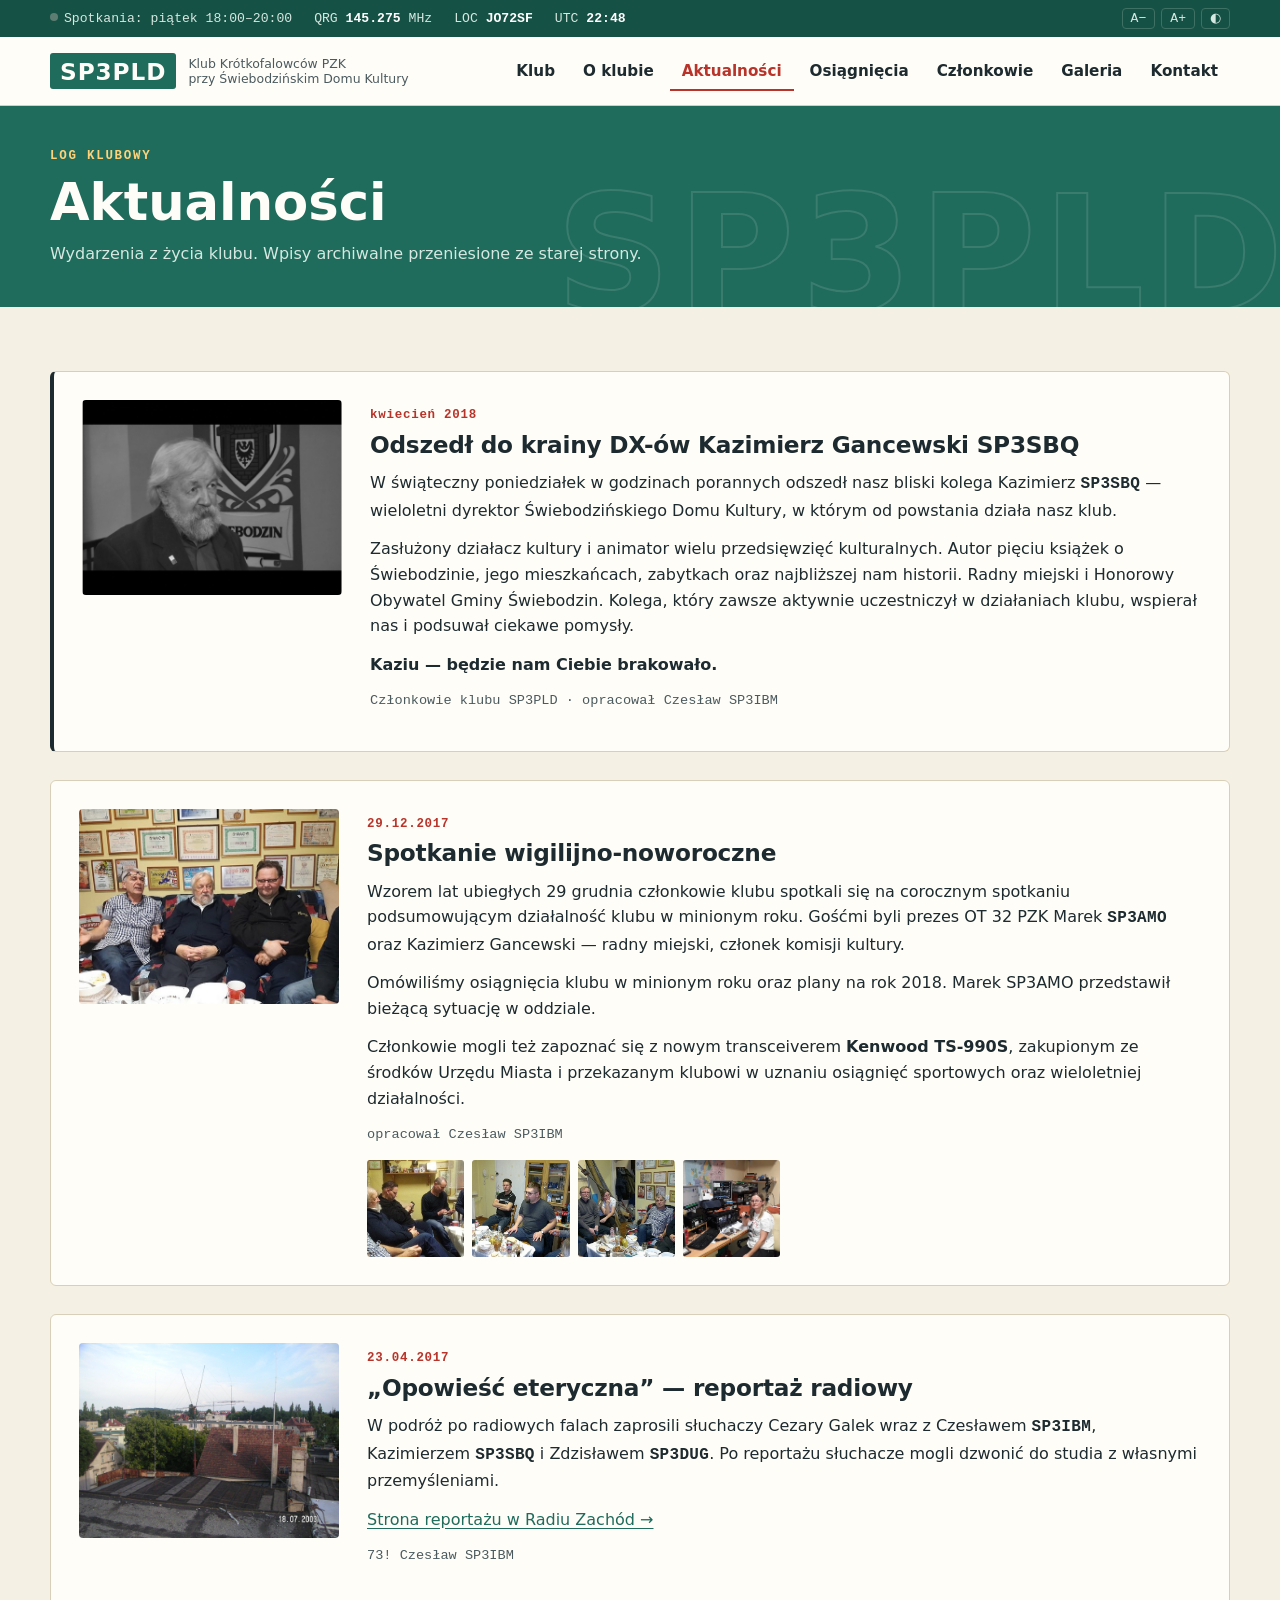
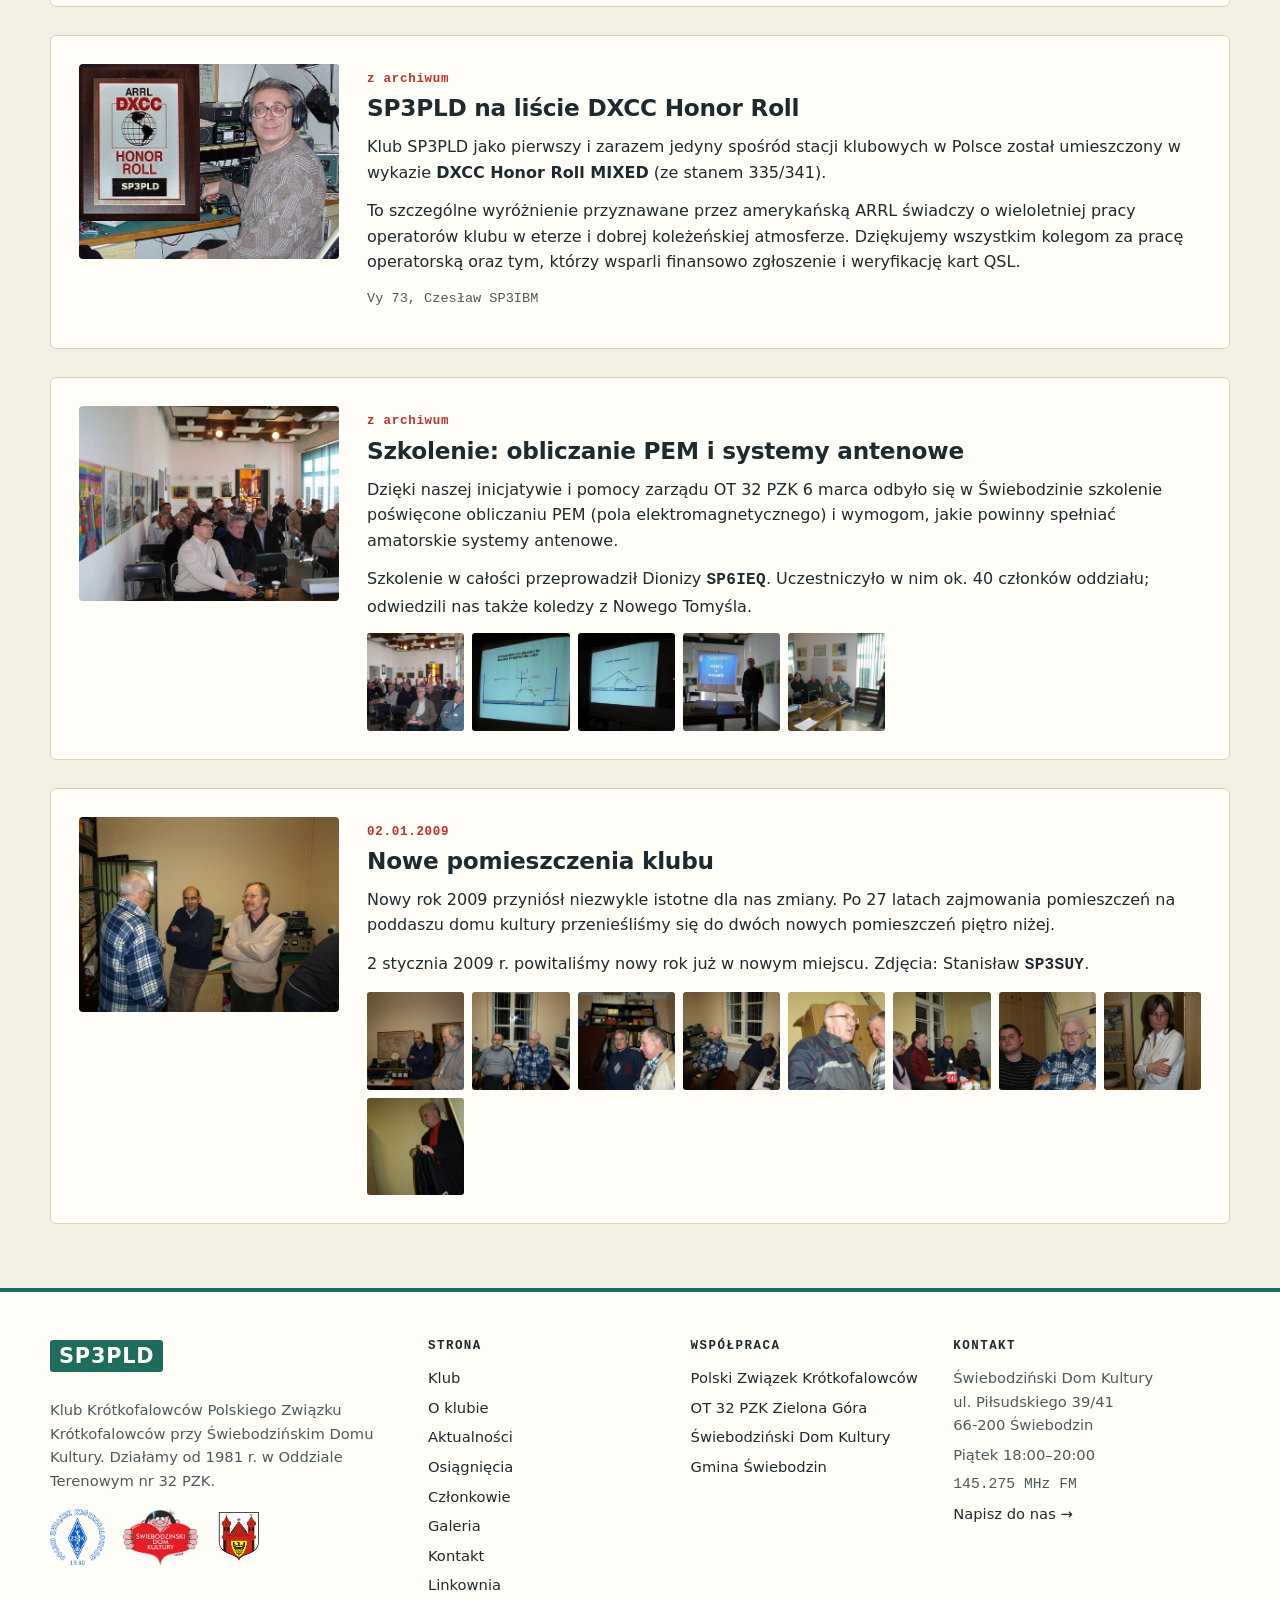
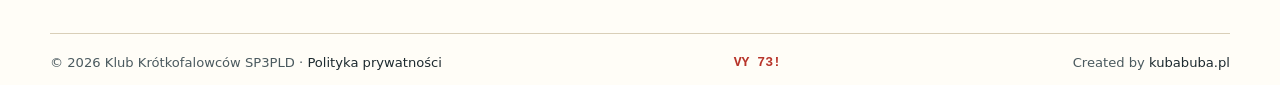
==== aktualnosci.html @ 83781c7b "feat: draft strony klubu SP3PLD (motyw Karta QSL) Statyczna strona HTML/CSS/JS: strona główna, o klu" ====
<!doctype html>
<html lang="pl">
<head>
  <meta charset="utf-8">
  <meta name="viewport" content="width=device-width, initial-scale=1">
  <title>Aktualności — SP3PLD Świebodzin</title>
  <meta name="description" content="Aktualności i archiwum wydarzeń klubu krótkofalowców SP3PLD w Świebodzinie.">
  <meta property="og:type" content="website">
  <meta property="og:title" content="Aktualności — SP3PLD Świebodzin">
  <meta property="og:description" content="Aktualności i archiwum wydarzeń klubu krótkofalowców SP3PLD w Świebodzinie.">
  <meta property="og:image" content="assets/img/qsl-sp3pld-vintage.jpg">
  <meta name="theme-color" content="#1f6b5c">
  <link rel="icon" href="favicon.svg" type="image/svg+xml">
  <link rel="stylesheet" href="assets/css/style.css">
</head>
<body data-page="aktualnosci">
  <a class="skip" href="#main">Przejdź do treści</a>
  <div id="header-placeholder"></div>

  <main id="main">
    <section class="page-head">
      <div class="wrap">
        <span class="eyebrow">Log klubowy</span>
        <h1>Aktualności</h1>
        <p>Wydarzenia z życia klubu. Wpisy archiwalne przeniesione ze starej strony.</p>
      </div>
    </section>

    <section class="section">
      <div class="wrap posts">
        <article class="post memoriam" id="sp3sbq-2018">
          <img src="assets/img/aktualnosci/sp3sbq.png" alt="Kazimierz Gancewski SP3SBQ" width="558" height="447" loading="lazy">
          <div>
            <time datetime="2018-04">kwiecień 2018</time>
            <h2>Odszedł do krainy DX-ów Kazimierz Gancewski SP3SBQ</h2>
            <p>W świąteczny poniedziałek w godzinach porannych odszedł nasz bliski kolega Kazimierz <span class="call">SP3SBQ</span> — wieloletni dyrektor Świebodzińskiego Domu Kultury, w którym od powstania działa nasz klub.</p>
          <p>Zasłużony działacz kultury i animator wielu przedsięwzięć kulturalnych. Autor pięciu książek o Świebodzinie, jego mieszkańcach, zabytkach oraz najbliższej nam historii. Radny miejski i Honorowy Obywatel Gminy Świebodzin. Kolega, który zawsze aktywnie uczestniczył w działaniach klubu, wspierał nas i podsuwał ciekawe pomysły.</p>
          <p><strong>Kaziu — będzie nam Ciebie brakowało.</strong></p>
          <p class="by">Członkowie klubu SP3PLD · opracował Czesław SP3IBM</p>
            
          </div>
        </article>
        <article class="post" id="wigilia-2017">
          <img src="assets/img/aktualnosci/wigilia-2017-2.jpg" alt="Spotkanie wigilijno-noworoczne w klubie" width="558" height="418" loading="lazy">
          <div>
            <time datetime="2017-12-29">29.12.2017</time>
            <h2>Spotkanie wigilijno-noworoczne</h2>
            <p>Wzorem lat ubiegłych 29 grudnia członkowie klubu spotkali się na corocznym spotkaniu podsumowującym działalność klubu w minionym roku. Gośćmi byli prezes OT 32 PZK Marek <span class="call">SP3AMO</span> oraz Kazimierz Gancewski — radny miejski, członek komisji kultury.</p>
          <p>Omówiliśmy osiągnięcia klubu w minionym roku oraz plany na rok 2018. Marek SP3AMO przedstawił bieżącą sytuację w oddziale.</p>
          <p>Członkowie mogli też zapoznać się z nowym transceiverem <strong>Kenwood TS-990S</strong>, zakupionym ze środków Urzędu Miasta i przekazanym klubowi w uznaniu osiągnięć sportowych oraz wieloletniej działalności.</p>
          <p class="by">opracował Czesław SP3IBM</p>
            <div class="thumbs" data-lightbox><a href="assets/img/aktualnosci/wigilia-2017-1.jpg"><img src="assets/img/aktualnosci/wigilia-2017-1.jpg" alt="Spotkanie wigilijno-noworoczne — zdjęcie 1" width="558" height="314" loading="lazy"></a><a href="assets/img/aktualnosci/wigilia-2017-3.jpg"><img src="assets/img/aktualnosci/wigilia-2017-3.jpg" alt="Spotkanie wigilijno-noworoczne — zdjęcie 2" width="558" height="314" loading="lazy"></a><a href="assets/img/aktualnosci/wigilia-2017-4.jpg"><img src="assets/img/aktualnosci/wigilia-2017-4.jpg" alt="Spotkanie wigilijno-noworoczne — zdjęcie 3" width="558" height="314" loading="lazy"></a><a href="assets/img/aktualnosci/wigilia-2017-6.jpg"><img src="assets/img/aktualnosci/wigilia-2017-6.jpg" alt="Spotkanie wigilijno-noworoczne — zdjęcie 4" width="558" height="418" loading="lazy"></a></div>
          </div>
        </article>
        <article class="post" id="reportaz-2017">
          <img src="assets/img/anteny-dach.jpg" alt="Anteny klubowe" width="640" height="480" loading="lazy">
          <div>
            <time datetime="2017-04-23">23.04.2017</time>
            <h2>„Opowieść eteryczna” — reportaż radiowy</h2>
            <p>W podróż po radiowych falach zaprosili słuchaczy Cezary Galek wraz z Czesławem <span class="call">SP3IBM</span>, Kazimierzem <span class="call">SP3SBQ</span> i Zdzisławem <span class="call">SP3DUG</span>. Po reportażu słuchacze mogli dzwonić do studia z własnymi przemyśleniami.</p>
          <p><a href="http://www.zachod.pl/bez-kategorii/premiera-opowiesc-eteryczna-reportaz-cezarego-galka" rel="noopener">Strona reportażu w Radiu Zachód →</a></p>
          <p class="by">73! Czesław SP3IBM</p>
            
          </div>
        </article>
        <article class="post" id="honor-roll">
          <img src="assets/img/dxcc-honor-roll.jpg" alt="Tabliczka DXCC Honor Roll SP3PLD" width="558" height="419" loading="lazy">
          <div>
            <time>z archiwum</time>
            <h2>SP3PLD na liście DXCC Honor Roll</h2>
            <p>Klub SP3PLD jako pierwszy i zarazem jedyny spośród stacji klubowych w Polsce został umieszczony w wykazie <strong>DXCC Honor Roll MIXED</strong> (ze stanem 335/341).</p>
          <p>To szczególne wyróżnienie przyznawane przez amerykańską ARRL świadczy o wieloletniej pracy operatorów klubu w eterze i dobrej koleżeńskiej atmosferze. Dziękujemy wszystkim kolegom za pracę operatorską oraz tym, którzy wsparli finansowo zgłoszenie i weryfikację kart QSL.</p>
          <p class="by">Vy 73, Czesław SP3IBM</p>
            
          </div>
        </article>
        <article class="post" id="szkolenie-pem">
          <img src="assets/img/aktualnosci/szkolenie-pem-5.jpg" alt="Szkolenie PEM w Świebodzinie" width="558" height="419" loading="lazy">
          <div>
            <time>z archiwum</time>
            <h2>Szkolenie: obliczanie PEM i systemy antenowe</h2>
            <p>Dzięki naszej inicjatywie i pomocy zarządu OT 32 PZK 6 marca odbyło się w Świebodzinie szkolenie poświęcone obliczaniu PEM (pola elektromagnetycznego) i wymogom, jakie powinny spełniać amatorskie systemy antenowe.</p>
          <p>Szkolenie w całości przeprowadził Dionizy <span class="call">SP6IEQ</span>. Uczestniczyło w nim ok. 40 członków oddziału; odwiedzili nas także koledzy z Nowego Tomyśla.</p>
            <div class="thumbs" data-lightbox><a href="assets/img/aktualnosci/szkolenie-pem-6.jpg"><img src="assets/img/aktualnosci/szkolenie-pem-6.jpg" alt="Szkolenie: obliczanie PEM i systemy antenowe — zdjęcie 1" width="558" height="419" loading="lazy"></a><a href="assets/img/aktualnosci/szkolenie-pem-7.jpg"><img src="assets/img/aktualnosci/szkolenie-pem-7.jpg" alt="Szkolenie: obliczanie PEM i systemy antenowe — zdjęcie 2" width="558" height="419" loading="lazy"></a><a href="assets/img/aktualnosci/szkolenie-pem-8.jpg"><img src="assets/img/aktualnosci/szkolenie-pem-8.jpg" alt="Szkolenie: obliczanie PEM i systemy antenowe — zdjęcie 3" width="558" height="419" loading="lazy"></a><a href="assets/img/aktualnosci/szkolenie-pem-9.jpg"><img src="assets/img/aktualnosci/szkolenie-pem-9.jpg" alt="Szkolenie: obliczanie PEM i systemy antenowe — zdjęcie 4" width="558" height="419" loading="lazy"></a><a href="assets/img/aktualnosci/szkolenie-pem-10.jpg"><img src="assets/img/aktualnosci/szkolenie-pem-10.jpg" alt="Szkolenie: obliczanie PEM i systemy antenowe — zdjęcie 5" width="558" height="419" loading="lazy"></a></div>
          </div>
        </article>
        <article class="post" id="przeprowadzka-2009">
          <img src="assets/img/aktualnosci/2009-1.jpg" alt="Członkowie klubu w nowych pomieszczeniach" width="558" height="419" loading="lazy">
          <div>
            <time datetime="2009-01-02">02.01.2009</time>
            <h2>Nowe pomieszczenia klubu</h2>
            <p>Nowy rok 2009 przyniósł niezwykle istotne dla nas zmiany. Po 27 latach zajmowania pomieszczeń na poddaszu domu kultury przenieśliśmy się do dwóch nowych pomieszczeń piętro niżej.</p>
          <p>2 stycznia 2009 r. powitaliśmy nowy rok już w nowym miejscu. Zdjęcia: Stanisław <span class="call">SP3SUY</span>.</p>
            <div class="thumbs" data-lightbox><a href="assets/img/aktualnosci/2009-2.jpg"><img src="assets/img/aktualnosci/2009-2.jpg" alt="Nowe pomieszczenia klubu — zdjęcie 1" width="558" height="419" loading="lazy"></a><a href="assets/img/aktualnosci/2009-3.jpg"><img src="assets/img/aktualnosci/2009-3.jpg" alt="Nowe pomieszczenia klubu — zdjęcie 2" width="558" height="419" loading="lazy"></a><a href="assets/img/aktualnosci/2009-4.jpg"><img src="assets/img/aktualnosci/2009-4.jpg" alt="Nowe pomieszczenia klubu — zdjęcie 3" width="558" height="419" loading="lazy"></a><a href="assets/img/aktualnosci/2009-5.jpg"><img src="assets/img/aktualnosci/2009-5.jpg" alt="Nowe pomieszczenia klubu — zdjęcie 4" width="558" height="419" loading="lazy"></a><a href="assets/img/aktualnosci/2009-6.jpg"><img src="assets/img/aktualnosci/2009-6.jpg" alt="Nowe pomieszczenia klubu — zdjęcie 5" width="558" height="419" loading="lazy"></a><a href="assets/img/aktualnosci/2009-7.jpg"><img src="assets/img/aktualnosci/2009-7.jpg" alt="Nowe pomieszczenia klubu — zdjęcie 6" width="558" height="419" loading="lazy"></a><a href="assets/img/aktualnosci/2009-8.jpg"><img src="assets/img/aktualnosci/2009-8.jpg" alt="Nowe pomieszczenia klubu — zdjęcie 7" width="558" height="419" loading="lazy"></a><a href="assets/img/aktualnosci/2009-9.jpg"><img src="assets/img/aktualnosci/2009-9.jpg" alt="Nowe pomieszczenia klubu — zdjęcie 8" width="558" height="483" loading="lazy"></a><a href="assets/img/aktualnosci/2009-10.jpg"><img src="assets/img/aktualnosci/2009-10.jpg" alt="Nowe pomieszczenia klubu — zdjęcie 9" width="558" height="471" loading="lazy"></a></div>
          </div>
        </article>
      </div>
    </section>
  </main>

  <div id="footer-placeholder"></div>
  <script src="assets/js/components.js"></script>
  <script src="assets/js/main.js"></script>
</body>
</html>
---- assets/css/style.css ----
/* =========================================================
   SP3PLD — motyw „Karta QSL” (jasny)
   Papier karty QSL + zielony pas ze znakiem + czerwony druk.
   ========================================================= */

:root {
  --paper: #f5f0e4;
  --paper-2: #ebe3d1;
  --card: #fffdf7;
  --ink: #1d2a2f;
  --ink-soft: #4b5a5f;
  --line: #d9cfb8;
  --band: #1f6b5c;        /* zieleń z pasa na starej QSL */
  --band-dark: #165145;
  --band-ink: #fffdf7;
  --stamp: #b8342a;       /* czerwony druk karty */
  --display: #ffb000;     /* bursztyn wyświetlacza TRX */
  --display-bg: #1a1f1c;

  --font: system-ui, -apple-system, "Segoe UI", Roboto, "Helvetica Neue", Arial, sans-serif;
  --mono: ui-monospace, "Cascadia Mono", "Consolas", "SFMono-Regular", Menlo, monospace;

  --wrap: 1180px;
  --r: 6px;
  --shadow: 0 1px 0 rgba(0,0,0,.04), 0 8px 24px -12px rgba(30,40,40,.25);

  color-scheme: light;
}

/* tryb wysokiego kontrastu (pasek dostępności) */
:root[data-contrast="high"] {
  --paper: #fff; --paper-2: #fff; --card: #fff; --ink: #000; --ink-soft: #000; --line: #000;
  --band: #003d33; --band-dark: #002a23; --stamp: #8a0000;
}

*, *::before, *::after { box-sizing: border-box; }
html { font-size: calc(100% * var(--fs-scale, 1)); scroll-behavior: smooth; }
body {
  margin: 0; font-family: var(--font); color: var(--ink); background: var(--paper);
  line-height: 1.6; -webkit-font-smoothing: antialiased;
}
img { max-width: 100%; height: auto; display: block; }
a { color: var(--band); text-underline-offset: 3px; }
a:hover { color: var(--stamp); }
:focus-visible { outline: 3px solid var(--stamp); outline-offset: 2px; }
h1, h2, h3 { line-height: 1.15; margin: 0 0 .5em; }
h2 { font-size: clamp(1.6rem, 3vw, 2.2rem); letter-spacing: -.01em; }
h3 { font-size: 1.2rem; }
.wrap { width: min(var(--wrap), 100% - 32px); margin-inline: auto; }
.mono, .call { font-family: var(--mono); }
.call { font-weight: 700; letter-spacing: .02em; }
.sr-only { position: absolute; width: 1px; height: 1px; overflow: hidden; clip: rect(0 0 0 0); white-space: nowrap; }
.skip { position: absolute; left: -999px; top: 8px; background: var(--ink); color: var(--paper); padding: 8px 12px; z-index: 100; }
.skip:focus { left: 8px; }

/* ---------- pasek stacji (UTC, QRG, dzień klubowy) ---------- */
.statusbar { background: var(--band-dark); color: #d6e8e1; font: 500 .82rem/1 var(--mono); }
.statusbar .wrap { display: flex; gap: 22px; align-items: center; padding-block: 8px; overflow-x: auto; white-space: nowrap; scrollbar-width: none; }
.statusbar b { color: #fff; font-weight: 700; }
.statusbar .led { display: inline-block; width: 8px; height: 8px; border-radius: 50%; background: #5d7d73; margin-right: 6px; vertical-align: 1px; }
.statusbar .led.on { background: #5dff9e; box-shadow: 0 0 8px #5dff9e; }
.statusbar .tools { margin-left: auto; display: flex; gap: 6px; }
.statusbar button {
  font: inherit; color: #d6e8e1; background: transparent; border: 1px solid #3f7064;
  border-radius: 4px; padding: 3px 8px; cursor: pointer;
}
.statusbar button:hover, .statusbar button[aria-pressed="true"] { border-color: #fff; color: #fff; }

/* ---------- nagłówek ---------- */
.site-header { background: var(--card); border-bottom: 1px solid var(--line); position: sticky; top: 0; z-index: 50; }
.site-header .wrap { display: flex; align-items: center; gap: 24px; min-height: 68px; }
.brand { display: flex; align-items: center; gap: 12px; text-decoration: none; color: var(--ink); }
.brand-call {
  font: 800 1.45rem/1 var(--font); letter-spacing: .04em;
  background: var(--band); color: var(--band-ink); padding: 7px 10px 6px; border-radius: 3px;
}
.brand-sub { font-size: .78rem; line-height: 1.25; color: var(--ink-soft); }
.brand:hover { color: var(--ink); }
.nav { margin-left: auto; }
.nav ul { list-style: none; display: flex; gap: 4px; margin: 0; padding: 0; }
.nav a {
  display: block; padding: 8px 12px; border-radius: var(--r); text-decoration: none;
  color: var(--ink); font-weight: 550; font-size: .95rem;
}
.nav a:hover { background: var(--paper-2); color: var(--ink); }
.nav a[aria-current="page"] { color: var(--stamp); box-shadow: inset 0 -2px 0 var(--stamp); border-radius: 0; }
.nav-toggle { display: none; margin-left: auto; background: none; border: 1px solid var(--line); border-radius: var(--r); padding: 8px 12px; color: var(--ink); font: inherit; cursor: pointer; }

@media (max-width: 960px) {
  .nav-toggle { display: block; }
  .nav { position: absolute; inset: 100% 0 auto; background: var(--card); border-bottom: 1px solid var(--line); display: none; }
  .nav.open { display: block; }
  .nav ul { flex-direction: column; padding: 8px 16px 16px; }
}
@media (max-width: 520px) { .brand-sub { display: none; } }

/* ---------- hero: pas karty QSL ---------- */
.hero { padding: 48px 0 56px; }
.qsl {
  background: var(--card); border: 1px solid var(--line); border-radius: 4px; box-shadow: var(--shadow);
  position: relative; overflow: hidden;
}
.qsl-top {
  display: flex; justify-content: space-between; gap: 4px 16px; flex-wrap: wrap;
  padding: 14px 28px; color: var(--stamp); font: 600 .78rem/1.4 var(--mono); letter-spacing: .08em; text-transform: uppercase;
  border-bottom: 1px solid color-mix(in srgb, var(--stamp) 35%, transparent);
}
.qsl-band { background: var(--band); padding: clamp(10px, 2vw, 18px) 28px; }
.qsl-call {
  margin: 0; font: 800 clamp(3.2rem, 13vw, 9.5rem)/0.95 var(--font); letter-spacing: .04em;
  color: transparent; -webkit-text-stroke: clamp(2px, .35vw, 4px) var(--band-ink);
  text-align: center; white-space: nowrap;
}
.qsl-body { display: grid; grid-template-columns: 1.3fr 1fr; gap: 32px; padding: 28px; }
.qsl-lead h2 { font-size: clamp(1.3rem, 2.4vw, 1.7rem); }
.qsl-lead p { color: var(--ink-soft); margin: 0 0 1.2em; max-width: 52ch; }
.btns { display: flex; flex-wrap: wrap; gap: 10px; }
.btn {
  display: inline-flex; align-items: center; gap: 8px; padding: 11px 18px; border-radius: var(--r);
  font: 650 1rem/1.2 var(--font); text-decoration: none; border: 2px solid var(--band);
  background: var(--band); color: var(--band-ink); cursor: pointer;
}
.btn:hover { background: transparent; color: var(--band); }
.btn.ghost { background: transparent; color: var(--ink); border-color: var(--line); }
.btn.ghost:hover { border-color: var(--stamp); color: var(--stamp); }
.btn[disabled] { opacity: .5; cursor: not-allowed; }

/* tabelka danych stacji — jak rubryki na karcie */
.station { border: 1.5px solid var(--stamp); border-radius: 2px; font-family: var(--mono); font-size: .9rem; margin: 0; }
.station div { display: grid; grid-template-columns: 9.5em 1fr; border-bottom: 1px solid color-mix(in srgb, var(--stamp) 40%, transparent); }
.station div:last-child { border-bottom: 0; }
.station dt { padding: 8px 12px; color: var(--stamp); border-right: 1px solid color-mix(in srgb, var(--stamp) 40%, transparent); text-transform: uppercase; font-size: .75rem; letter-spacing: .06em; align-self: center; }
.station dd { margin: 0; padding: 8px 12px; font-weight: 600; }
.qsl-foot {
  padding: 12px 28px 16px; font: .8rem/1.4 var(--mono); color: var(--ink-soft);
  border-top: 1px dashed var(--line); display: flex; justify-content: space-between; gap: 12px; flex-wrap: wrap;
}
@media (max-width: 800px) {
  .qsl-body { grid-template-columns: 1fr; padding: 20px; }
  .qsl-top, .qsl-foot { padding-inline: 20px; }
}

/* ---------- nagłówek podstrony ---------- */
.page-head { background: var(--band); color: var(--band-ink); padding: 44px 0 40px; position: relative; overflow: hidden; }
.page-head h1 { font-size: clamp(2rem, 5vw, 3.2rem); margin: 0; }
.page-head p { margin: 10px 0 0; max-width: 60ch; color: #d6e8e1; }
.page-head .eyebrow { color: #ffd27a; }
.page-head::after {
  content: "SP3PLD"; position: absolute; right: -10px; bottom: -28px; pointer-events: none;
  font: 800 clamp(5rem, 14vw, 10rem)/1 var(--font); letter-spacing: .04em;
  color: transparent; -webkit-text-stroke: 2px rgba(255,255,255,.12);
}

/* ---------- sekcje ---------- */
.section { padding: 64px 0; }
.section.tight { padding: 40px 0; }
.section.alt { background: var(--paper-2); }
.eyebrow { font: 600 .78rem/1 var(--mono); letter-spacing: .14em; text-transform: uppercase; color: var(--stamp); margin-bottom: 10px; display: block; }
.section-head { display: flex; align-items: end; justify-content: space-between; gap: 16px; margin-bottom: 28px; flex-wrap: wrap; }
.section-head h2 { margin: 0; }
.prose { max-width: 70ch; }
.prose p, .prose ul { margin: 0 0 1em; }
.lead { font-size: 1.15rem; color: var(--ink-soft); }
.two-col { display: grid; grid-template-columns: 1fr 1fr; gap: 40px; align-items: start; }
@media (max-width: 800px) { .two-col { grid-template-columns: 1fr; } }
.note { background: var(--card); border: 1px dashed var(--stamp); border-radius: var(--r); padding: 12px 16px; font-size: .9rem; color: var(--ink-soft); }
.card { background: var(--card); border: 1px solid var(--line); border-radius: var(--r); padding: 24px; }

/* Honor Roll */
.honor { display: grid; grid-template-columns: 1fr 1.1fr; gap: 40px; align-items: center; }
.honor figure { margin: 0; }
.honor img { border-radius: 4px; box-shadow: var(--shadow); }
.honor figcaption, figcaption { font-size: .85rem; color: var(--ink-soft); margin-top: 8px; }
.stats { display: grid; grid-template-columns: repeat(3, 1fr); gap: 12px; margin: 24px 0; }
.stat {
  background: var(--display-bg); color: var(--display); border-radius: 4px; padding: 14px 12px;
  font-family: var(--mono); text-align: center;
}
.stat strong { display: block; font-size: 1.7rem; font-weight: 600; letter-spacing: .04em; text-shadow: 0 0 10px color-mix(in srgb, var(--display) 45%, transparent); }
.stat span { font-size: .72rem; color: #9fb0a8; text-transform: uppercase; letter-spacing: .08em; }
@media (max-width: 800px) { .honor { grid-template-columns: 1fr; } }
@media (max-width: 420px) { .stat strong { font-size: 1.3rem; } }

/* Aktualności — karty na stronie głównej */
.log { list-style: none; margin: 0; padding: 0; display: grid; grid-template-columns: repeat(3, 1fr); gap: 20px; }
.log li { background: var(--card); border: 1px solid var(--line); border-radius: var(--r); overflow: hidden; display: flex; flex-direction: column; }
.log img { aspect-ratio: 16/10; object-fit: cover; width: 100%; }
.log .body { padding: 16px 18px 20px; display: flex; flex-direction: column; gap: 6px; flex: 1; }
.log time, .post time { font: 600 .78rem/1 var(--mono); color: var(--stamp); letter-spacing: .06em; }
.log h3 { font-size: 1.1rem; margin: 0; }
.log p { margin: 0; color: var(--ink-soft); font-size: .95rem; }
.log .more { margin-top: auto; padding-top: 8px; font-weight: 600; }
@media (max-width: 900px) { .log { grid-template-columns: 1fr; } }

/* Aktualności — wpisy */
.posts { display: grid; gap: 28px; }
.post { background: var(--card); border: 1px solid var(--line); border-radius: var(--r); padding: 28px; display: grid; grid-template-columns: 260px 1fr; gap: 28px; scroll-margin-top: 90px; }
.post > img, .post > a > img { border-radius: 4px; width: 100%; aspect-ratio: 4/3; object-fit: cover; }
.post h2 { font-size: 1.45rem; margin: 6px 0 12px; }
.post p { margin: 0 0 .8em; }
.post .by { font-family: var(--mono); font-size: .85rem; color: var(--ink-soft); }
.post .thumbs { display: grid; grid-template-columns: repeat(auto-fill, minmax(90px, 1fr)); gap: 8px; margin-top: 14px; }
.post .thumbs img { aspect-ratio: 1; object-fit: cover; border-radius: 3px; }
.post.memoriam { border-left: 4px solid var(--ink); }
@media (max-width: 760px) { .post { grid-template-columns: 1fr; padding: 20px; } }

/* Galeria */
.strip { display: grid; grid-template-columns: repeat(5, 1fr); gap: 14px; }
.strip a { display: block; background: var(--card); padding: 6px 6px 22px; border: 1px solid var(--line); box-shadow: var(--shadow); transition: transform .2s; }
.strip a:nth-child(odd) { transform: rotate(-1.5deg); }
.strip a:nth-child(even) { transform: rotate(1.2deg); }
.strip a:hover { transform: rotate(0) translateY(-4px); }
.strip img { aspect-ratio: 4/3; object-fit: cover; width: 100%; }
@media (max-width: 800px) { .strip { grid-template-columns: repeat(2, 1fr); } .strip a:nth-child(5) { display: none; } }

.tabs { display: flex; flex-wrap: wrap; gap: 8px; margin-bottom: 24px; }
.tabs button {
  font: 600 .9rem/1 var(--font); padding: 10px 16px; border-radius: 999px; cursor: pointer;
  border: 1.5px solid var(--line); background: var(--card); color: var(--ink);
}
.tabs button[aria-pressed="true"] { background: var(--band); border-color: var(--band); color: var(--band-ink); }
.tabs button span { font-family: var(--mono); opacity: .7; margin-left: 4px; }
.grid-gallery { display: grid; grid-template-columns: repeat(auto-fill, minmax(200px, 1fr)); gap: 12px; }
.grid-gallery a { display: block; border-radius: 4px; overflow: hidden; background: var(--paper-2); }
.grid-gallery img { aspect-ratio: 4/3; object-fit: cover; width: 100%; transition: transform .3s; }
.grid-gallery a:hover img { transform: scale(1.04); }
.grid-gallery [hidden] { display: none; }

/* lightbox */
.lightbox { position: fixed; inset: 0; z-index: 200; background: rgba(15,20,18,.92); display: none; align-items: center; justify-content: center; padding: 56px 16px; }
.lightbox.open { display: flex; }
.lightbox img { max-height: 100%; max-width: 100%; width: auto; border: 6px solid var(--card); box-shadow: 0 20px 60px rgba(0,0,0,.5); }
.lightbox button {
  position: absolute; background: rgba(255,255,255,.12); color: #fff; border: 0; border-radius: 50%;
  width: 46px; height: 46px; font-size: 1.4rem; cursor: pointer;
}
.lightbox button:hover { background: rgba(255,255,255,.25); }
.lb-close { top: 12px; right: 12px; }
.lb-prev { left: 12px; top: 50%; transform: translateY(-50%); }
.lb-next { right: 12px; top: 50%; transform: translateY(-50%); }
.lb-count { position: absolute; bottom: 14px; left: 0; right: 0; text-align: center; color: #cfd8d3; font: .85rem var(--mono); }

/* Tabele (osiągnięcia, członkowie) */
.table-wrap { overflow-x: auto; background: var(--card); border: 1px solid var(--line); border-radius: var(--r); }
table { border-collapse: collapse; width: 100%; font-size: .95rem; }
caption { text-align: left; font-weight: 700; padding: 14px 16px 6px; }
th, td { padding: 9px 16px; text-align: left; border-bottom: 1px solid var(--line); }
thead th { font: 600 .72rem/1.2 var(--mono); text-transform: uppercase; letter-spacing: .08em; color: var(--stamp); background: color-mix(in srgb, var(--paper-2) 60%, transparent); }
tbody tr:last-child td, tbody tr:last-child th { border-bottom: 0; }
td.num, th.num { text-align: right; font-family: var(--mono); font-variant-numeric: tabular-nums; }
tr.total { font-weight: 700; background: color-mix(in srgb, var(--band) 8%, transparent); }
.bar { display: inline-block; height: 8px; border-radius: 4px; background: var(--band); vertical-align: middle; }
.tables-grid { display: grid; grid-template-columns: 1fr 1fr; gap: 24px; }
@media (max-width: 800px) { .tables-grid { grid-template-columns: 1fr; } }
tr.sk td { color: var(--ink-soft); }
tr.placeholder td { color: var(--ink-soft); font-style: italic; }

/* Linkownia */
.links { display: grid; grid-template-columns: repeat(auto-fill, minmax(260px, 1fr)); gap: 16px; list-style: none; margin: 0; padding: 0; }
.links a { display: block; height: 100%; background: var(--card); border: 1px solid var(--line); border-radius: var(--r); padding: 16px 18px; text-decoration: none; color: var(--ink); }
.links a:hover { border-color: var(--band); color: var(--ink); }
.links strong { display: block; color: var(--band); }
.links span { font-size: .9rem; color: var(--ink-soft); }

/* Kontakt */
.contact-grid { display: grid; grid-template-columns: 1fr 1.2fr; gap: 32px; align-items: start; }
@media (max-width: 860px) { .contact-grid { grid-template-columns: 1fr; } }
.form { display: grid; gap: 14px; }
.form label { font-weight: 600; font-size: .92rem; display: grid; gap: 6px; }
.form input, .form textarea {
  font: inherit; padding: 10px 12px; border: 1.5px solid var(--line); border-radius: var(--r);
  background: #fff; color: var(--ink); width: 100%;
}
.form input:focus, .form textarea:focus { border-color: var(--band); outline: none; box-shadow: 0 0 0 3px color-mix(in srgb, var(--band) 20%, transparent); }
.form .consent { display: flex; gap: 10px; align-items: flex-start; font-weight: 400; font-size: .85rem; color: var(--ink-soft); }
.form .consent input { width: auto; margin-top: 4px; }
.form .hp { position: absolute; left: -9999px; }
.form-status { font-size: .92rem; min-height: 1.4em; }
.map-box {
  margin-top: 20px; aspect-ratio: 16/10; border-radius: var(--r); border: 1px solid var(--line);
  background: repeating-linear-gradient(45deg, var(--paper-2) 0 12px, var(--paper) 12px 24px);
  display: grid; place-items: center; text-align: center; padding: 16px; overflow: hidden;
}
.map-box iframe { width: 100%; height: 100%; border: 0; }
.map-box p { font-size: .85rem; color: var(--ink-soft); margin: 8px 0 0; }

/* Partnerzy */
.partners { display: flex; flex-wrap: wrap; gap: 16px; }
.partner {
  display: flex; align-items: center; gap: 14px; background: var(--card); border: 1px solid var(--line);
  border-radius: var(--r); padding: 14px 18px; text-decoration: none; color: var(--ink); flex: 1 1 260px;
}
.partner:hover { border-color: var(--band); color: var(--ink); }
.partner img { height: 64px; width: auto; flex: none; }
.partner strong { display: block; }
.partner span { font-size: .85rem; color: var(--ink-soft); }

/* Dołącz */
.join { display: grid; grid-template-columns: repeat(3, 1fr); gap: 20px; counter-reset: step; padding: 0; margin: 0; }
.join li { list-style: none; background: var(--card); border: 1px solid var(--line); border-radius: var(--r); padding: 22px; }
.join li::before {
  counter-increment: step; content: "0" counter(step);
  font: 700 1.6rem/1 var(--mono); color: var(--stamp); display: block; margin-bottom: 10px;
}
.join h3 { font-size: 1.1rem; }
.join p { margin: 0; color: var(--ink-soft); }
@media (max-width: 800px) { .join { grid-template-columns: 1fr; } }

/* ---------- stopka (jasna) ---------- */
.site-footer { background: var(--card); border-top: 4px solid var(--band); color: var(--ink-soft); padding: 48px 0 24px; font-size: .92rem; }
.site-footer a { color: var(--ink); text-decoration: none; }
.site-footer a:hover { color: var(--stamp); text-decoration: underline; }
.footer-grid { display: grid; grid-template-columns: 1.5fr 1fr 1fr 1.2fr; gap: 32px; }
.footer-grid h4 { color: var(--ink); font: 700 .78rem/1 var(--mono); letter-spacing: .12em; text-transform: uppercase; margin: 0 0 14px; }
.footer-grid ul { list-style: none; margin: 0; padding: 0; display: grid; gap: 6px; }
.footer-call { font: 800 1.3rem/1 var(--font); letter-spacing: .04em; background: var(--band); color: var(--band-ink); padding: 6px 9px 5px; border-radius: 3px; display: inline-block; margin-bottom: 12px; }
.footer-logos { display: flex; align-items: center; gap: 18px; margin-top: 16px; flex-wrap: wrap; }
.footer-logos a { display: block; }
.footer-logos img { height: 56px; width: auto; }
.footer-bottom { border-top: 1px solid var(--line); margin-top: 36px; padding-top: 18px; display: flex; justify-content: space-between; flex-wrap: wrap; gap: 12px; font-size: .82rem; }
.footer-bottom .vy73 { font-family: var(--mono); color: var(--stamp); font-weight: 700; }
@media (max-width: 900px) { .footer-grid { grid-template-columns: 1fr 1fr; } }
@media (max-width: 560px) { .footer-grid { grid-template-columns: 1fr; } }

/* 404 */
.notfound { text-align: center; padding: 80px 0; }
.notfound .qsl-call { color: var(--band); -webkit-text-stroke: 0; font-size: clamp(4rem, 15vw, 8rem); }

@media (prefers-reduced-motion: reduce) {
  *, *::before, *::after { transition: none !important; animation: none !important; scroll-behavior: auto !important; }
}

@media print {
  .statusbar, .site-header, .site-footer, .lightbox { display: none !important; }
  body { background: #fff; }
}
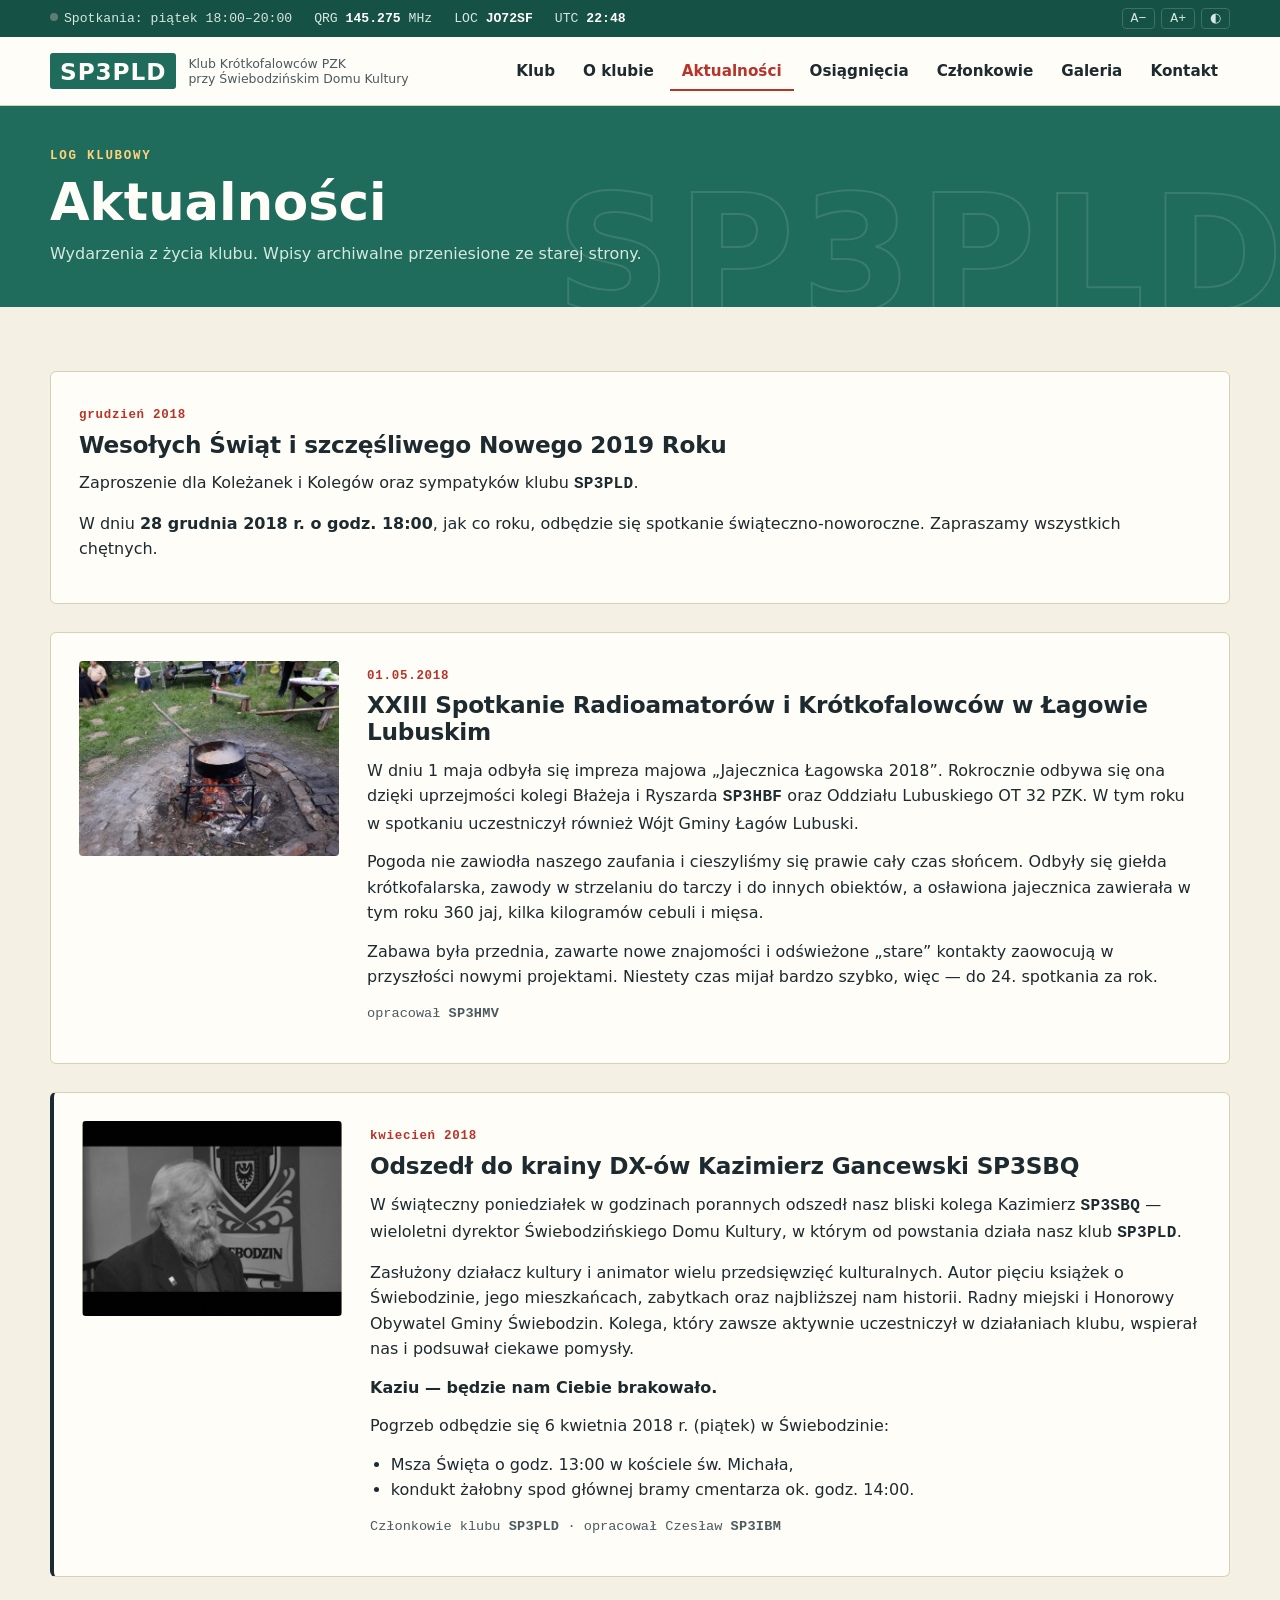
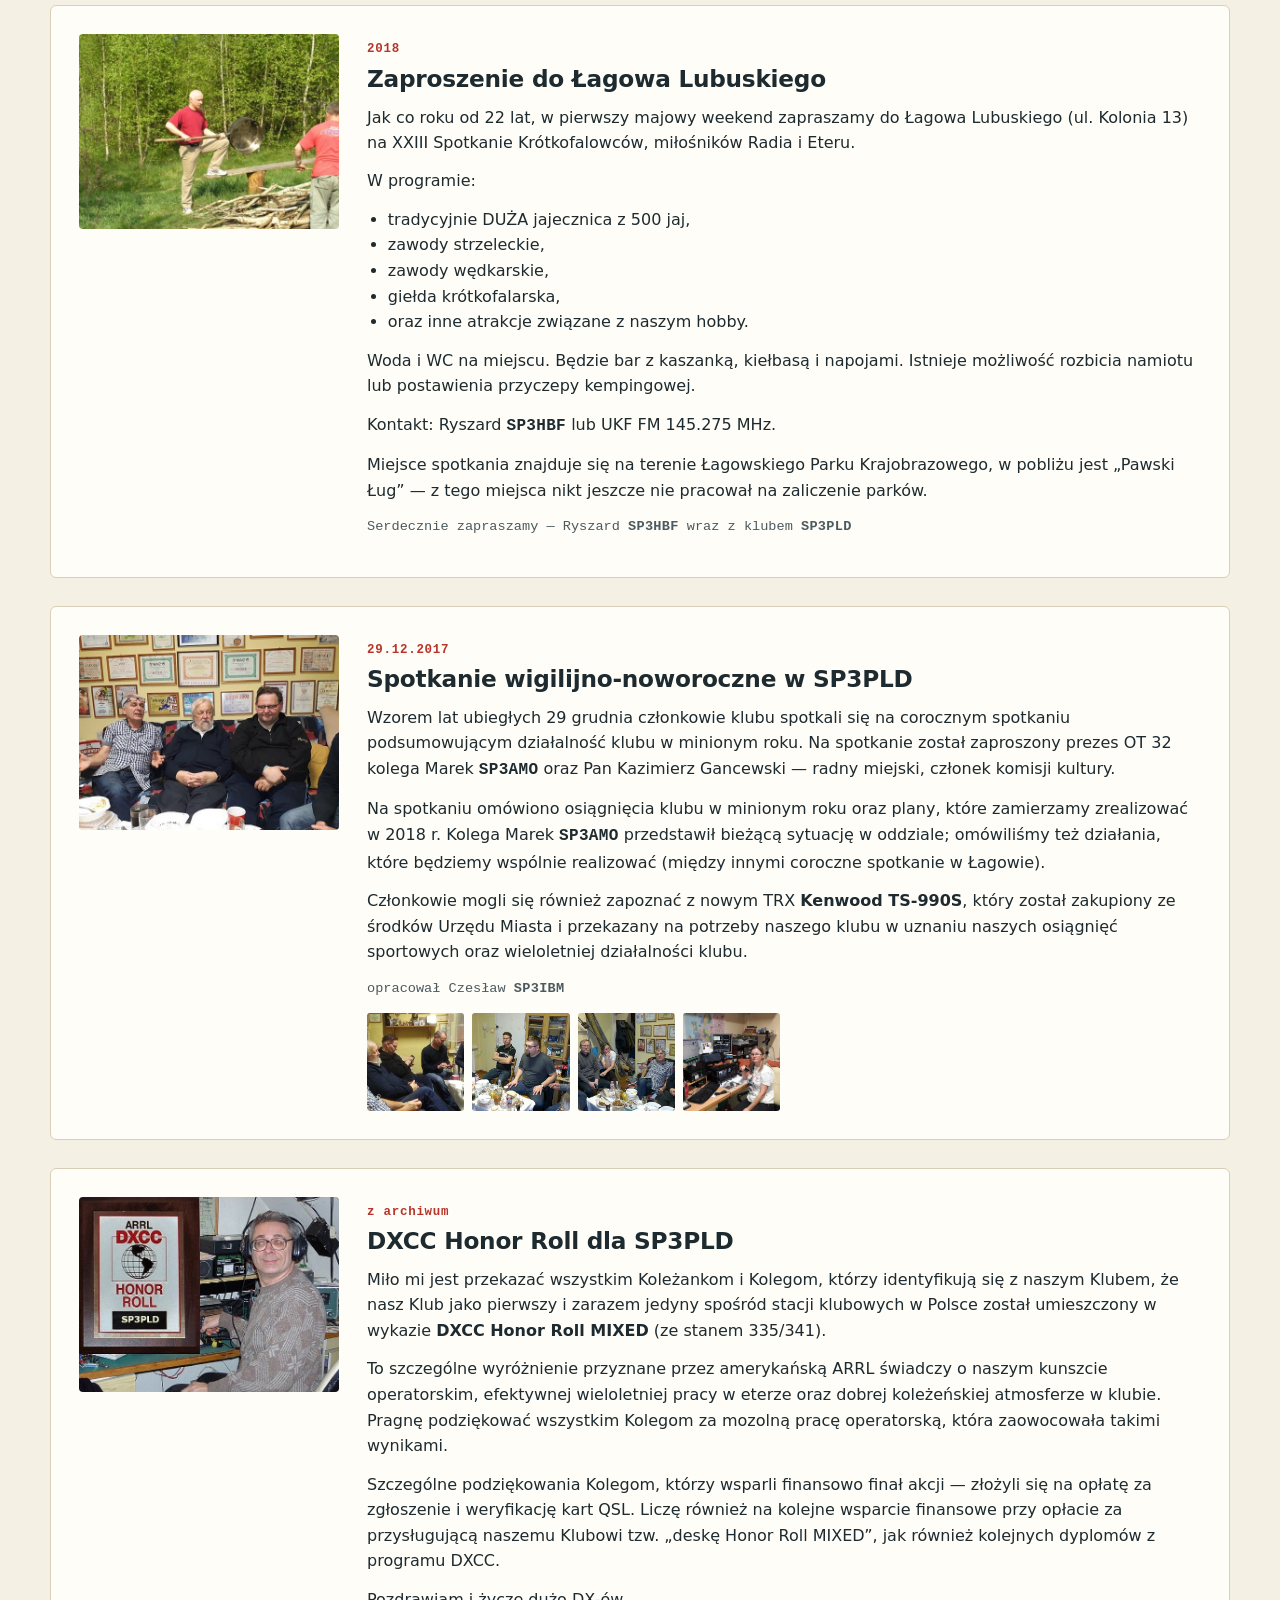
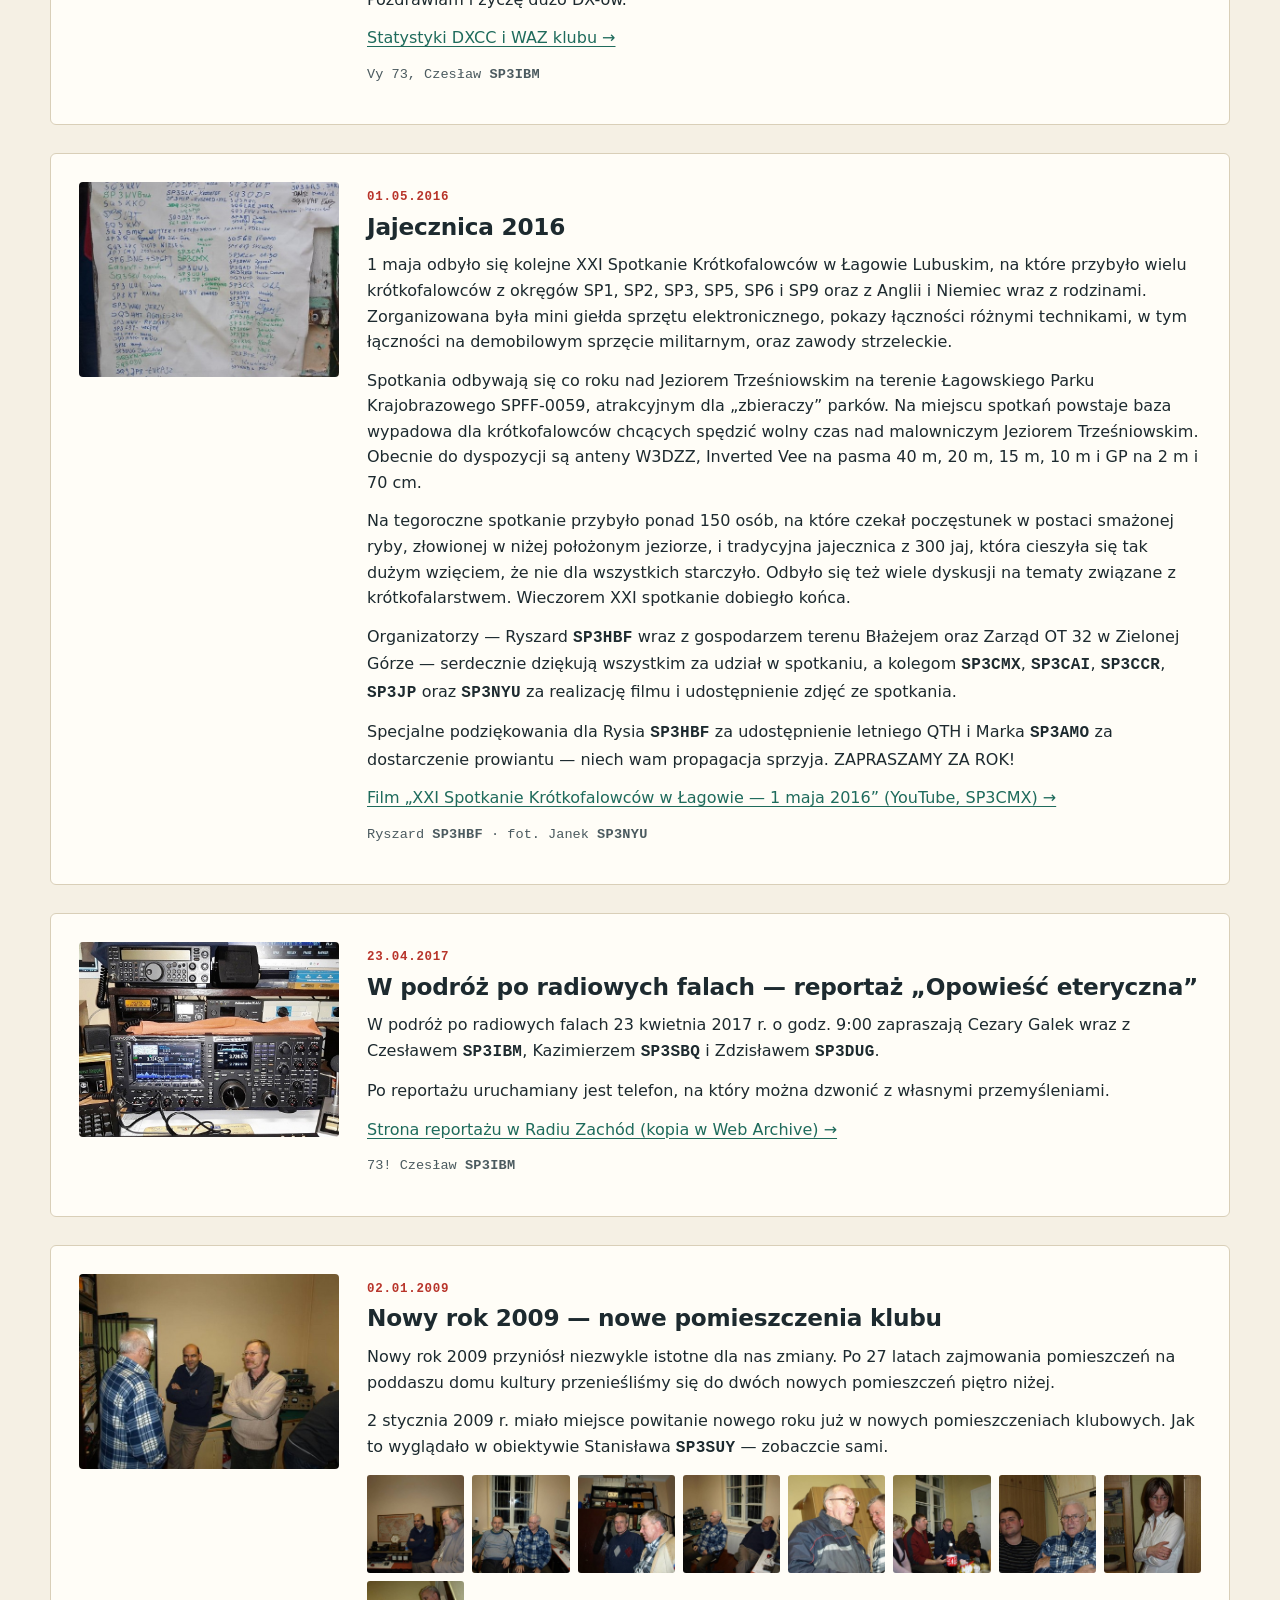
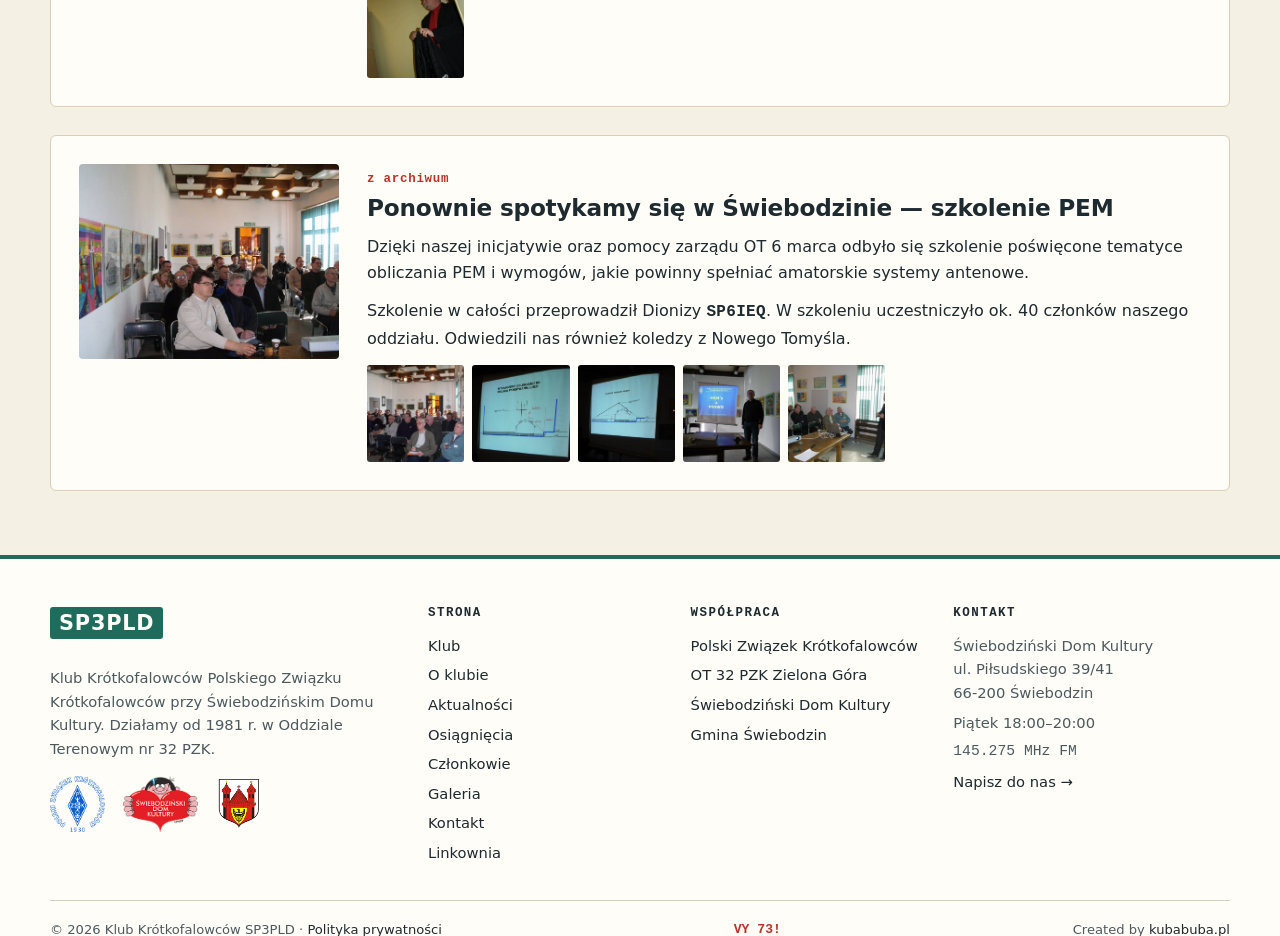
==== commit 838a7e75: "feat: aktualności ładowane z data/aktualnosci.json Wszystkie 10 wpisów ze starej strony (dodane: świ" ====
--- a/aktualnosci.html
+++ b/aktualnosci.html
@@ -27,73 +27,8 @@
     </section>
 
     <section class="section">
-      <div class="wrap posts">
-        <article class="post memoriam" id="sp3sbq-2018">
-          <img src="assets/img/aktualnosci/sp3sbq.png" alt="Kazimierz Gancewski SP3SBQ" width="558" height="447" loading="lazy">
-          <div>
-            <time datetime="2018-04">kwiecień 2018</time>
-            <h2>Odszedł do krainy DX-ów Kazimierz Gancewski SP3SBQ</h2>
-            <p>W świąteczny poniedziałek w godzinach porannych odszedł nasz bliski kolega Kazimierz <span class="call">SP3SBQ</span> — wieloletni dyrektor Świebodzińskiego Domu Kultury, w którym od powstania działa nasz klub.</p>
-          <p>Zasłużony działacz kultury i animator wielu przedsięwzięć kulturalnych. Autor pięciu książek o Świebodzinie, jego mieszkańcach, zabytkach oraz najbliższej nam historii. Radny miejski i Honorowy Obywatel Gminy Świebodzin. Kolega, który zawsze aktywnie uczestniczył w działaniach klubu, wspierał nas i podsuwał ciekawe pomysły.</p>
-          <p><strong>Kaziu — będzie nam Ciebie brakowało.</strong></p>
-          <p class="by">Członkowie klubu SP3PLD · opracował Czesław SP3IBM</p>
-            
-          </div>
-        </article>
-        <article class="post" id="wigilia-2017">
-          <img src="assets/img/aktualnosci/wigilia-2017-2.jpg" alt="Spotkanie wigilijno-noworoczne w klubie" width="558" height="418" loading="lazy">
-          <div>
-            <time datetime="2017-12-29">29.12.2017</time>
-            <h2>Spotkanie wigilijno-noworoczne</h2>
-            <p>Wzorem lat ubiegłych 29 grudnia członkowie klubu spotkali się na corocznym spotkaniu podsumowującym działalność klubu w minionym roku. Gośćmi byli prezes OT 32 PZK Marek <span class="call">SP3AMO</span> oraz Kazimierz Gancewski — radny miejski, członek komisji kultury.</p>
-          <p>Omówiliśmy osiągnięcia klubu w minionym roku oraz plany na rok 2018. Marek SP3AMO przedstawił bieżącą sytuację w oddziale.</p>
-          <p>Członkowie mogli też zapoznać się z nowym transceiverem <strong>Kenwood TS-990S</strong>, zakupionym ze środków Urzędu Miasta i przekazanym klubowi w uznaniu osiągnięć sportowych oraz wieloletniej działalności.</p>
-          <p class="by">opracował Czesław SP3IBM</p>
-            <div class="thumbs" data-lightbox><a href="assets/img/aktualnosci/wigilia-2017-1.jpg"><img src="assets/img/aktualnosci/wigilia-2017-1.jpg" alt="Spotkanie wigilijno-noworoczne — zdjęcie 1" width="558" height="314" loading="lazy"></a><a href="assets/img/aktualnosci/wigilia-2017-3.jpg"><img src="assets/img/aktualnosci/wigilia-2017-3.jpg" alt="Spotkanie wigilijno-noworoczne — zdjęcie 2" width="558" height="314" loading="lazy"></a><a href="assets/img/aktualnosci/wigilia-2017-4.jpg"><img src="assets/img/aktualnosci/wigilia-2017-4.jpg" alt="Spotkanie wigilijno-noworoczne — zdjęcie 3" width="558" height="314" loading="lazy"></a><a href="assets/img/aktualnosci/wigilia-2017-6.jpg"><img src="assets/img/aktualnosci/wigilia-2017-6.jpg" alt="Spotkanie wigilijno-noworoczne — zdjęcie 4" width="558" height="418" loading="lazy"></a></div>
-          </div>
-        </article>
-        <article class="post" id="reportaz-2017">
-          <img src="assets/img/anteny-dach.jpg" alt="Anteny klubowe" width="640" height="480" loading="lazy">
-          <div>
-            <time datetime="2017-04-23">23.04.2017</time>
-            <h2>„Opowieść eteryczna” — reportaż radiowy</h2>
-            <p>W podróż po radiowych falach zaprosili słuchaczy Cezary Galek wraz z Czesławem <span class="call">SP3IBM</span>, Kazimierzem <span class="call">SP3SBQ</span> i Zdzisławem <span class="call">SP3DUG</span>. Po reportażu słuchacze mogli dzwonić do studia z własnymi przemyśleniami.</p>
-          <p><a href="http://www.zachod.pl/bez-kategorii/premiera-opowiesc-eteryczna-reportaz-cezarego-galka" rel="noopener">Strona reportażu w Radiu Zachód →</a></p>
-          <p class="by">73! Czesław SP3IBM</p>
-            
-          </div>
-        </article>
-        <article class="post" id="honor-roll">
-          <img src="assets/img/dxcc-honor-roll.jpg" alt="Tabliczka DXCC Honor Roll SP3PLD" width="558" height="419" loading="lazy">
-          <div>
-            <time>z archiwum</time>
-            <h2>SP3PLD na liście DXCC Honor Roll</h2>
-            <p>Klub SP3PLD jako pierwszy i zarazem jedyny spośród stacji klubowych w Polsce został umieszczony w wykazie <strong>DXCC Honor Roll MIXED</strong> (ze stanem 335/341).</p>
-          <p>To szczególne wyróżnienie przyznawane przez amerykańską ARRL świadczy o wieloletniej pracy operatorów klubu w eterze i dobrej koleżeńskiej atmosferze. Dziękujemy wszystkim kolegom za pracę operatorską oraz tym, którzy wsparli finansowo zgłoszenie i weryfikację kart QSL.</p>
-          <p class="by">Vy 73, Czesław SP3IBM</p>
-            
-          </div>
-        </article>
-        <article class="post" id="szkolenie-pem">
-          <img src="assets/img/aktualnosci/szkolenie-pem-5.jpg" alt="Szkolenie PEM w Świebodzinie" width="558" height="419" loading="lazy">
-          <div>
-            <time>z archiwum</time>
-            <h2>Szkolenie: obliczanie PEM i systemy antenowe</h2>
-            <p>Dzięki naszej inicjatywie i pomocy zarządu OT 32 PZK 6 marca odbyło się w Świebodzinie szkolenie poświęcone obliczaniu PEM (pola elektromagnetycznego) i wymogom, jakie powinny spełniać amatorskie systemy antenowe.</p>
-          <p>Szkolenie w całości przeprowadził Dionizy <span class="call">SP6IEQ</span>. Uczestniczyło w nim ok. 40 członków oddziału; odwiedzili nas także koledzy z Nowego Tomyśla.</p>
-            <div class="thumbs" data-lightbox><a href="assets/img/aktualnosci/szkolenie-pem-6.jpg"><img src="assets/img/aktualnosci/szkolenie-pem-6.jpg" alt="Szkolenie: obliczanie PEM i systemy antenowe — zdjęcie 1" width="558" height="419" loading="lazy"></a><a href="assets/img/aktualnosci/szkolenie-pem-7.jpg"><img src="assets/img/aktualnosci/szkolenie-pem-7.jpg" alt="Szkolenie: obliczanie PEM i systemy antenowe — zdjęcie 2" width="558" height="419" loading="lazy"></a><a href="assets/img/aktualnosci/szkolenie-pem-8.jpg"><img src="assets/img/aktualnosci/szkolenie-pem-8.jpg" alt="Szkolenie: obliczanie PEM i systemy antenowe — zdjęcie 3" width="558" height="419" loading="lazy"></a><a href="assets/img/aktualnosci/szkolenie-pem-9.jpg"><img src="assets/img/aktualnosci/szkolenie-pem-9.jpg" alt="Szkolenie: obliczanie PEM i systemy antenowe — zdjęcie 4" width="558" height="419" loading="lazy"></a><a href="assets/img/aktualnosci/szkolenie-pem-10.jpg"><img src="assets/img/aktualnosci/szkolenie-pem-10.jpg" alt="Szkolenie: obliczanie PEM i systemy antenowe — zdjęcie 5" width="558" height="419" loading="lazy"></a></div>
-          </div>
-        </article>
-        <article class="post" id="przeprowadzka-2009">
-          <img src="assets/img/aktualnosci/2009-1.jpg" alt="Członkowie klubu w nowych pomieszczeniach" width="558" height="419" loading="lazy">
-          <div>
-            <time datetime="2009-01-02">02.01.2009</time>
-            <h2>Nowe pomieszczenia klubu</h2>
-            <p>Nowy rok 2009 przyniósł niezwykle istotne dla nas zmiany. Po 27 latach zajmowania pomieszczeń na poddaszu domu kultury przenieśliśmy się do dwóch nowych pomieszczeń piętro niżej.</p>
-          <p>2 stycznia 2009 r. powitaliśmy nowy rok już w nowym miejscu. Zdjęcia: Stanisław <span class="call">SP3SUY</span>.</p>
-            <div class="thumbs" data-lightbox><a href="assets/img/aktualnosci/2009-2.jpg"><img src="assets/img/aktualnosci/2009-2.jpg" alt="Nowe pomieszczenia klubu — zdjęcie 1" width="558" height="419" loading="lazy"></a><a href="assets/img/aktualnosci/2009-3.jpg"><img src="assets/img/aktualnosci/2009-3.jpg" alt="Nowe pomieszczenia klubu — zdjęcie 2" width="558" height="419" loading="lazy"></a><a href="assets/img/aktualnosci/2009-4.jpg"><img src="assets/img/aktualnosci/2009-4.jpg" alt="Nowe pomieszczenia klubu — zdjęcie 3" width="558" height="419" loading="lazy"></a><a href="assets/img/aktualnosci/2009-5.jpg"><img src="assets/img/aktualnosci/2009-5.jpg" alt="Nowe pomieszczenia klubu — zdjęcie 4" width="558" height="419" loading="lazy"></a><a href="assets/img/aktualnosci/2009-6.jpg"><img src="assets/img/aktualnosci/2009-6.jpg" alt="Nowe pomieszczenia klubu — zdjęcie 5" width="558" height="419" loading="lazy"></a><a href="assets/img/aktualnosci/2009-7.jpg"><img src="assets/img/aktualnosci/2009-7.jpg" alt="Nowe pomieszczenia klubu — zdjęcie 6" width="558" height="419" loading="lazy"></a><a href="assets/img/aktualnosci/2009-8.jpg"><img src="assets/img/aktualnosci/2009-8.jpg" alt="Nowe pomieszczenia klubu — zdjęcie 7" width="558" height="419" loading="lazy"></a><a href="assets/img/aktualnosci/2009-9.jpg"><img src="assets/img/aktualnosci/2009-9.jpg" alt="Nowe pomieszczenia klubu — zdjęcie 8" width="558" height="483" loading="lazy"></a><a href="assets/img/aktualnosci/2009-10.jpg"><img src="assets/img/aktualnosci/2009-10.jpg" alt="Nowe pomieszczenia klubu — zdjęcie 9" width="558" height="471" loading="lazy"></a></div>
-          </div>
-        </article>
+      <div class="wrap posts" id="news-list" aria-live="polite">
+        <noscript><p class="note">Aktualności wymagają włączonej obsługi JavaScript.</p></noscript>
       </div>
     </section>
   </main>
@@ -101,5 +36,6 @@
   <div id="footer-placeholder"></div>
   <script src="assets/js/components.js"></script>
   <script src="assets/js/main.js"></script>
+  <script src="assets/js/aktualnosci.js"></script>
 </body>
 </html>
--- a/assets/css/style.css
+++ b/assets/css/style.css
@@ -185,6 +185,11 @@
 .log { list-style: none; margin: 0; padding: 0; display: grid; grid-template-columns: repeat(3, 1fr); gap: 20px; }
 .log li { background: var(--card); border: 1px solid var(--line); border-radius: var(--r); overflow: hidden; display: flex; flex-direction: column; }
 .log img { aspect-ratio: 16/10; object-fit: cover; width: 100%; }
+.log-ph {
+  aspect-ratio: 16/10; display: grid; place-items: center; background: var(--band);
+  font: 800 clamp(2rem, 4vw, 2.8rem)/1 var(--font); letter-spacing: .04em;
+  color: transparent; -webkit-text-stroke: 2px var(--band-ink);
+}
 .log .body { padding: 16px 18px 20px; display: flex; flex-direction: column; gap: 6px; flex: 1; }
 .log time, .post time { font: 600 .78rem/1 var(--mono); color: var(--stamp); letter-spacing: .06em; }
 .log h3 { font-size: 1.1rem; margin: 0; }
@@ -195,9 +200,11 @@
 /* Aktualności — wpisy */
 .posts { display: grid; gap: 28px; }
 .post { background: var(--card); border: 1px solid var(--line); border-radius: var(--r); padding: 28px; display: grid; grid-template-columns: 260px 1fr; gap: 28px; scroll-margin-top: 90px; }
-.post > img, .post > a > img { border-radius: 4px; width: 100%; aspect-ratio: 4/3; object-fit: cover; }
+.post > img, .post > a > img, .post-photo img { border-radius: 4px; width: 100%; aspect-ratio: 4/3; object-fit: cover; background: var(--paper-2); }
+.post.no-img { grid-template-columns: 1fr; }
 .post h2 { font-size: 1.45rem; margin: 6px 0 12px; }
-.post p { margin: 0 0 .8em; }
+.post p, .post ul { margin: 0 0 .8em; }
+.post ul { padding-left: 1.3em; }
 .post .by { font-family: var(--mono); font-size: .85rem; color: var(--ink-soft); }
 .post .thumbs { display: grid; grid-template-columns: repeat(auto-fill, minmax(90px, 1fr)); gap: 8px; margin-top: 14px; }
 .post .thumbs img { aspect-ratio: 1; object-fit: cover; border-radius: 3px; }
